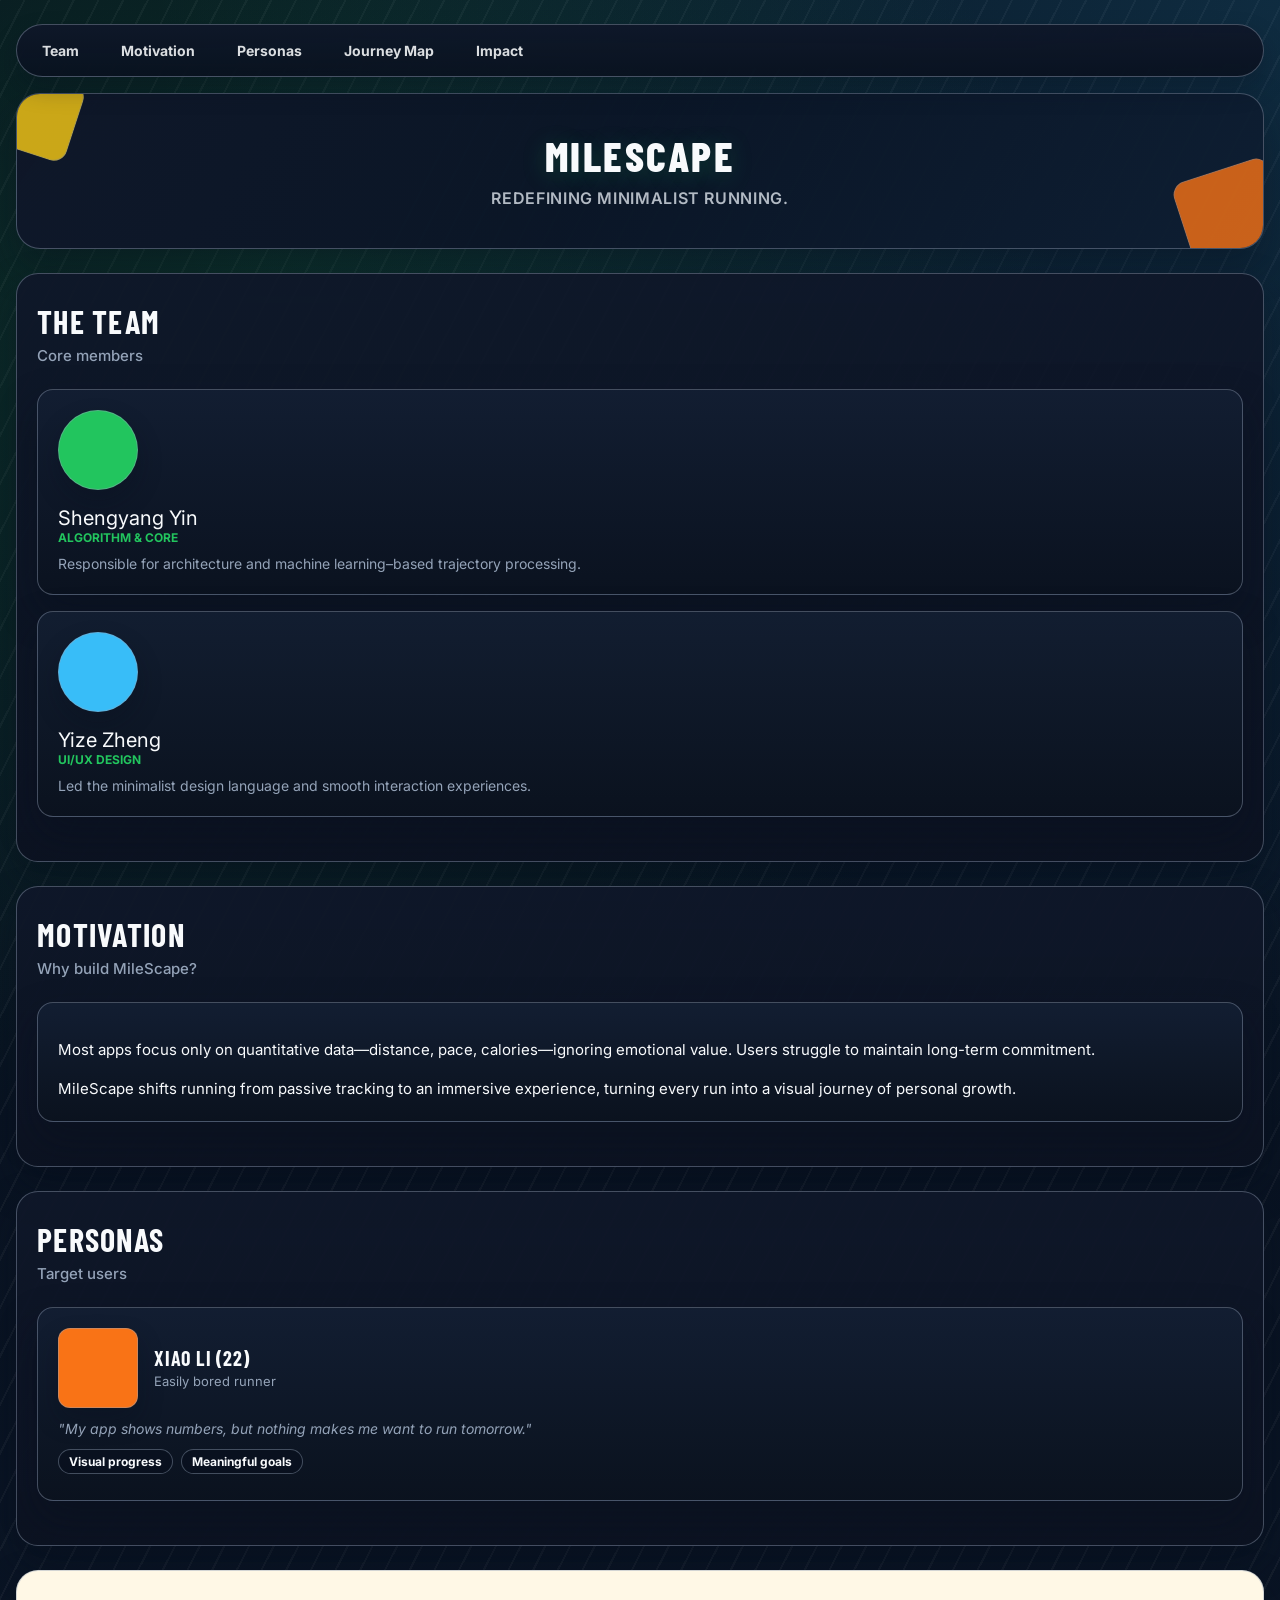
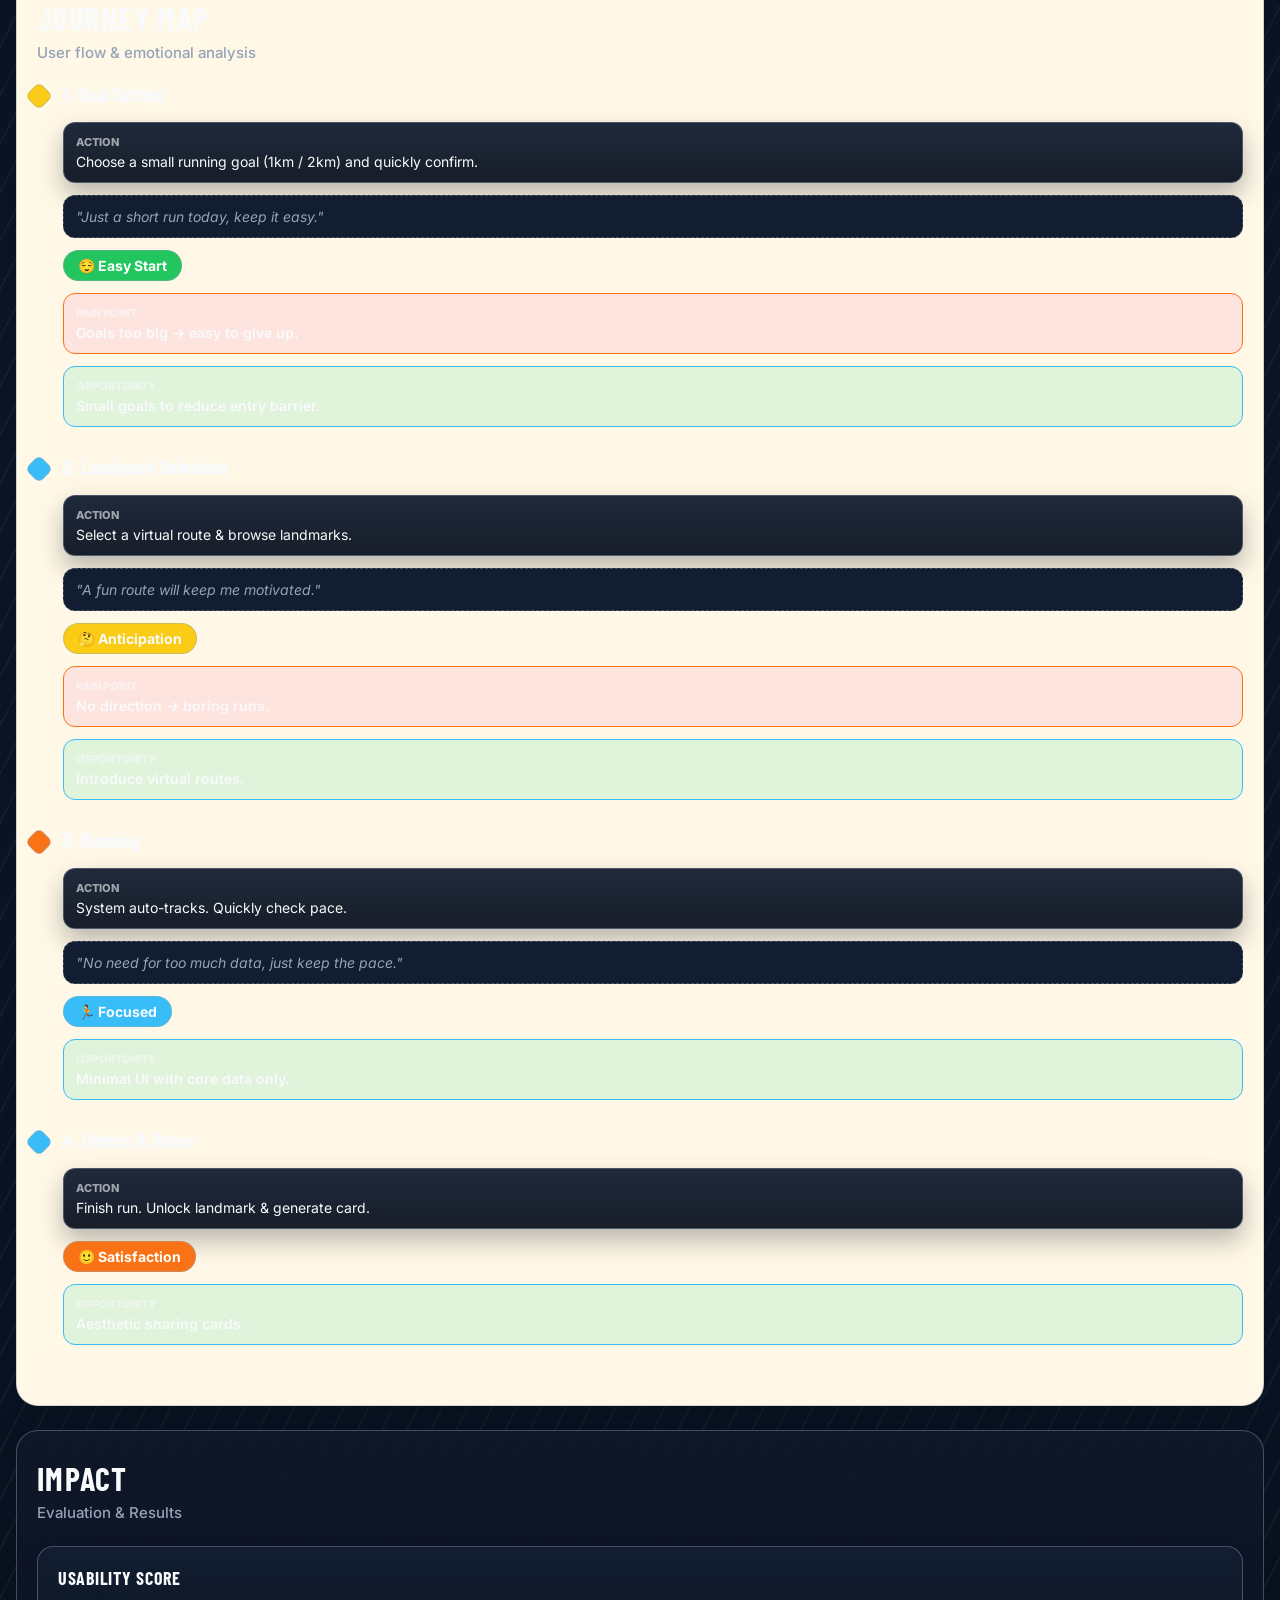
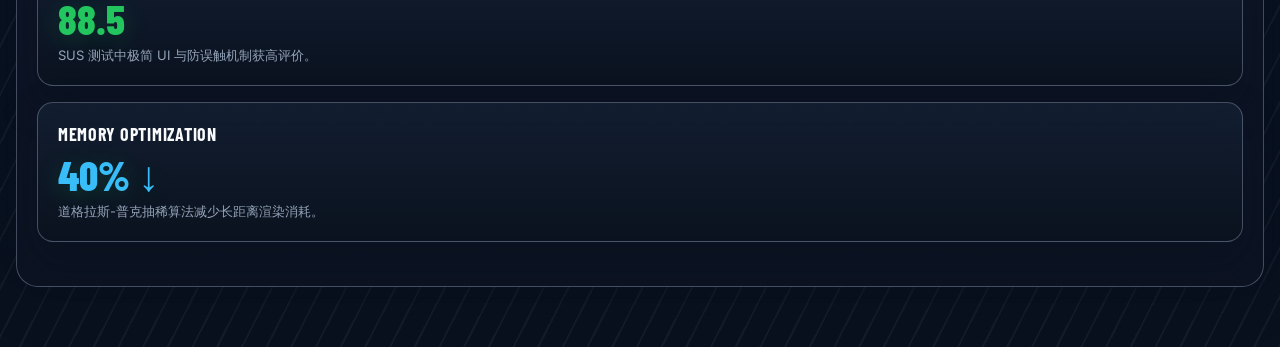
==== moblie/moblie.html @ 5d4938ae "首次提交" ====
<!DOCTYPE html>
<html lang="zh-CN">
<head>
    <meta charset="UTF-8">
    <meta name="viewport" content="width=device-width, initial-scale=1.0, maximum-scale=1.0, user-scalable=no">
    <title>MileScape - Mobile Portfolio</title>
    <style>
        @import url("https://fonts.googleapis.com/css2?family=Barlow+Condensed:wght@600;700;800&family=Inter:wght@400;500;600;700&display=swap");

        :root {
            /* 保持 Playful Geometric 的色彩与系统 */
            --background: #09111f;
            --foreground: #f8fafc;
            --muted: #121d31;
            --muted-foreground: #94a3b8;
            --accent: #22c55e;
            --accent-foreground: #ffffff;
            --secondary: #f97316;
            --tertiary: #facc15;
            --quaternary: #38bdf8;
            --border: #23324c;
            --card: #0f1729;

            --radius-sm: 6px;
            --radius-md: 14px;
            --radius-lg: 22px;
            --radius-full: 9999px;

            --line: 1px solid rgba(148, 163, 184, 0.42);
            /* 针对移动端缩小了阴影偏移量以节省屏幕空间 */
            --hard-shadow: 0 18px 38px rgba(8, 15, 30, 0.38);
            --hard-shadow-sm: 0 12px 24px rgba(8, 15, 30, 0.28);
            --bounce: cubic-bezier(0.2, 0.8, 0.2, 1);
        }

        * {
            box-sizing: border-box;
            -webkit-tap-highlight-color: transparent; /* 移除手机点击的高亮蓝块 */
        }

        html, body {
            overflow-x: hidden; /* 严防横向滚动条 */
            scroll-behavior: smooth;
        }

        body {
            margin: 0;
            padding: 16px 16px 60px;
            color: var(--foreground);
            font-family: "Inter", -apple-system, BlinkMacSystemFont, sans-serif;
            display: flex;
            flex-direction: column;
            gap: 24px; /* 减小模块间距 */
            background-color: var(--background);
            background-image:
                    radial-gradient(circle at 20% 10%, rgba(34, 197, 94, 0.18) 0, rgba(34, 197, 94, 0) 24%),
                    radial-gradient(circle at 100% 0%, rgba(56, 189, 248, 0.16) 0, rgba(56, 189, 248, 0) 30%),
                    repeating-linear-gradient(-63deg, rgba(255, 255, 255, 0.045) 0, rgba(255, 255, 255, 0.045) 2px, transparent 2px, transparent 22px),
                    linear-gradient(180deg, #07101d 0%, #0b1627 60%, #09111f 100%);
            background-size: 100% 100%;
        }

        h1, h2, h3 {
            font-family: "Barlow Condensed", sans-serif;
            letter-spacing: 0.04em;
            text-transform: uppercase;
            margin: 0;
        }

        /* ================= 移动端导航栏 ================= */
        .mobile-nav {
            position: sticky;
            top: 8px;
            z-index: 100;
            display: flex;
            gap: 8px;
            padding: 8px;
            border-radius: 999px;
            border: var(--line);
            box-shadow: var(--hard-shadow-sm);
            background: linear-gradient(180deg, rgba(15, 23, 41, 0.94) 0%, rgba(9, 17, 31, 0.9) 100%);
            backdrop-filter: blur(10px);
            -webkit-backdrop-filter: blur(10px);
            overflow-x: auto;
            /* 隐藏滚动条但保留滑动功能 */
            scrollbar-width: none;
            -ms-overflow-style: none;
        }
        .mobile-nav::-webkit-scrollbar {
            display: none;
        }

        .mobile-nav a {
            text-decoration: none;
            color: rgba(248, 250, 252, 0.88);
            font-size: 14px;
            font-weight: 700;
            padding: 8px 16px;
            border-radius: 16px;
            border: 1px solid transparent;
            white-space: nowrap;
            transition: all 0.2s;
        }

        .mobile-nav a:active {
            background: linear-gradient(90deg, var(--accent) 0%, var(--quaternary) 100%);
            color: #04111c;
            border-color: rgba(255, 255, 255, 0.22);
        }

        /* ================= 主视觉 Hero (高度压缩) ================= */
        .hero-card {
            width: 100%;
            position: relative;
            overflow: hidden;
            border-radius: 24px;
            border: var(--line);
            box-shadow: var(--hard-shadow);
            background: linear-gradient(125deg, rgba(15, 23, 41, 0.98) 0%, rgba(11, 22, 39, 0.96) 48%, rgba(14, 30, 50, 0.96) 100%);
            padding: 40px 20px;
            text-align: center;
        }

        .hero-title {
            font-size: 42px; /* 缩小字体适应竖屏 */
            font-weight: 800;
            line-height: 1;
            text-transform: uppercase;
            color: #f8fafc;
            letter-spacing: 0.06em;
            text-shadow: 0 4px 24px rgba(34, 197, 94, 0.22);
            position: relative;
            z-index: 2;
        }

        .hero-subtitle {
            margin: 12px 0 0;
            font-size: 16px;
            color: rgba(226, 232, 240, 0.78);
            font-weight: 600;
            position: relative;
            z-index: 2;
            text-transform: uppercase;
            letter-spacing: 0.04em;
        }

        /* 背景几何图形重新定位 */
        .hero-card-layer {
            position: absolute;
            border: var(--line);
            opacity: 0.8;
            z-index: 1;
        }
        .hero-card-layer--1 {
            width: 80px; height: 80px; border-radius: 14px;
            background: var(--tertiary);
            left: -20px; top: -20px;
            transform: rotate(18deg);
        }
        .hero-card-layer--2 {
            width: 100px; height: 100px; border-radius: 14px;
            background: var(--secondary);
            right: -20px; bottom: -20px;
            transform: rotate(-18deg);
        }

        /* ================= 通用内容容器 ================= */
        .section-container {
            width: 100%;
            position: relative;
            border-radius: 22px;
            padding: 28px 20px; /* 减小内边距 */
            border: var(--line);
            box-shadow: var(--hard-shadow);
            background: linear-gradient(180deg, rgba(15, 23, 41, 0.94) 0%, rgba(12, 19, 34, 0.98) 100%);
        }
        .section-container[id] { scroll-margin-top: 80px; }

        .section-title {
            font-size: 32px;
            margin-bottom: 6px;
        }

        .section-subtitle {
            color: var(--muted-foreground);
            font-size: 15px;
            font-weight: 500;
            margin: 0 0 24px;
        }

        /* ================= 单列卡片 ================= */
        .inner-card {
            background: linear-gradient(180deg, rgba(19, 30, 50, 0.95) 0%, rgba(11, 18, 31, 0.95) 100%);
            border: var(--line);
            box-shadow: var(--hard-shadow);
            border-radius: 16px;
            padding: 20px;
            margin-bottom: 16px;
        }

        /* Team & Personas 布局 */
        .avatar-placeholder, .persona-avatar {
            width: 80px;
            height: 80px;
            border-radius: var(--radius-full);
            border: var(--line);
            box-shadow: var(--hard-shadow-sm);
            margin-bottom: 16px;
            background: var(--accent);
        }

        .member-name { font-size: 20px; }
        .member-role { font-size: 12px; color: var(--accent); font-weight: 700; margin-bottom: 8px;}
        .member-desc { font-size: 14px; line-height: 1.5; color: var(--muted-foreground); }

        .tag {
            display: inline-block;
            margin: 0 4px 6px 0;
            padding: 4px 10px;
            font-size: 12px;
            font-weight: 700;
            border-radius: var(--radius-full);
            border: var(--line);
            background: rgba(8, 15, 30, 0.56);
        }

        /* ================= 全新：垂直体验地图 (Vertical Journey Map) ================= */
        .timeline {
            position: relative;
            padding-left: 24px;
            border-left: 2px dashed rgba(248, 250, 252, 0.4);
            margin-top: 10px;
        }

        .timeline-step {
            position: relative;
            margin-bottom: 32px;
        }

        /* 时间轴上的小圆点 */
        .timeline-step::before {
            content: '';
            position: absolute;
            left: -34px; /* 对齐虚线 */
            top: 0;
            width: 18px;
            height: 18px;
            border-radius: 6px;
            background: var(--tertiary);
            border: var(--line);
            z-index: 2;
            transform: rotate(45deg);
        }

        .timeline-step:nth-child(even)::before { background: var(--quaternary); }
        .timeline-step:nth-child(3n)::before { background: var(--secondary); }

        .step-header {
            font-family: "Barlow Condensed", sans-serif;
            font-size: 20px;
            font-weight: 800;
            margin-bottom: 12px;
            color: var(--foreground);
            transform: translateY(-4px); /* 视觉对齐圆点 */
        }

        .step-content {
            display: flex;
            flex-direction: column;
            gap: 12px;
        }

        .info-block {
            background: var(--muted);
            border: var(--line);
            border-radius: 12px;
            padding: 12px;
            font-size: 14px;
        }

        /* 强调块的样式 */
        .info-block.action { background: linear-gradient(180deg, rgba(19, 30, 50, 0.95) 0%, rgba(11, 18, 31, 0.95) 100%); box-shadow: var(--hard-shadow-sm); }
        .info-block.thought { font-style: italic; color: var(--muted-foreground); border-style: dashed; }
        .info-block.emotion {
            display: inline-flex;
            align-items: center;
            gap: 6px;
            background: var(--accent);
            color: #fff;
            font-weight: 700;
            border-radius: var(--radius-full);
            padding: 6px 14px;
            width: fit-content;
        }
        .info-block.pain { background: rgba(244, 114, 182, 0.15); border-color: var(--secondary); font-weight: 600;}
        .info-block.opp { background: rgba(52, 211, 153, 0.15); border-color: var(--quaternary); font-weight: 600;}

        .block-label {
            font-size: 11px;
            text-transform: uppercase;
            font-weight: 800;
            margin-bottom: 4px;
            opacity: 0.6;
        }

        /* ================= Impact 模块 ================= */
        .impact-number {
            font-family: "Barlow Condensed", sans-serif;
            font-size: 42px;
            line-height: 1;
            font-weight: 800;
            color: var(--accent);
            text-shadow: 0 4px 24px rgba(34, 197, 94, 0.22);
            margin: 8px 0;
        }
    </style>
</head>
<body>

<nav class="mobile-nav" aria-label="页面导航">
    <a href="#team">Team</a>
    <a href="#motivation">Motivation</a>
    <a href="#personas">Personas</a>
    <a href="#journey-map">Journey Map</a>
    <a href="#evaluation">Impact</a>
</nav>

<div class="hero-card" role="banner">
    <div class="hero-card-layer hero-card-layer--1"></div>
    <div class="hero-card-layer hero-card-layer--2"></div>
    <h1 class="hero-title">MileScape</h1>
    <p class="hero-subtitle">Redefining Minimalist Running.</p>
</div>

<div class="section-container" id="team">
    <h2 class="section-title">The Team</h2>
    <p class="section-subtitle">Core members</p>

    <div class="inner-card">
        <div class="avatar-placeholder"></div>
        <div class="member-name">Shengyang Yin</div>
        <div class="member-role">ALGORITHM & CORE</div>
        <div class="member-desc">Responsible for architecture and machine learning–based trajectory processing.</div>
    </div>

    <div class="inner-card">
        <div class="avatar-placeholder" style="background: var(--quaternary);"></div>
        <div class="member-name">Yize Zheng</div>
        <div class="member-role">UI/UX DESIGN</div>
        <div class="member-desc">Led the minimalist design language and smooth interaction experiences.</div>
    </div>
</div>

<div class="section-container" id="motivation">
    <h2 class="section-title">Motivation</h2>
    <p class="section-subtitle">Why build MileScape?</p>
    <div class="inner-card" style="font-size: 15px; line-height: 1.6;">
        <p>Most apps focus only on quantitative data—distance, pace, calories—ignoring emotional value. Users struggle to maintain long-term commitment.</p>
        <p style="margin-bottom: 0;">MileScape shifts running from passive tracking to an immersive experience, turning every run into a visual journey of personal growth.</p>
    </div>
</div>

<div class="section-container" id="personas">
    <h2 class="section-title">Personas</h2>
    <p class="section-subtitle">Target users</p>

    <div class="inner-card">
        <div style="display: flex; align-items: center; gap: 16px; margin-bottom: 12px;">
            <div class="persona-avatar" style="margin: 0; background: var(--secondary); border-radius: 12px;"></div>
            <div>
                <h3 style="font-size: 20px;">Xiao Li (22)</h3>
                <span style="font-size: 13px; color: var(--muted-foreground);">Easily bored runner</span>
            </div>
        </div>
        <p style="font-size: 14px; font-style: italic; color: var(--muted-foreground); margin: 0 0 12px;">"My app shows numbers, but nothing makes me want to run tomorrow."</p>
        <div>
            <span class="tag">Visual progress</span>
            <span class="tag">Meaningful goals</span>
        </div>
    </div>
</div>

<div class="section-container" id="journey-map" style="background: #fff8e6;">
    <h2 class="section-title">Journey Map</h2>
    <p class="section-subtitle">User flow & emotional analysis</p>

    <div class="timeline">
        <div class="timeline-step">
            <div class="step-header">1. Goal Setting</div>
            <div class="step-content">
                <div class="info-block action">
                    <div class="block-label">Action</div>
                    Choose a small running goal (1km / 2km) and quickly confirm.
                </div>
                <div class="info-block thought">"Just a short run today, keep it easy."</div>
                <div class="info-block emotion">😌 Easy Start</div>
                <div class="info-block pain"><div class="block-label">Pain Point</div>Goals too big → easy to give up.</div>
                <div class="info-block opp"><div class="block-label">Opportunity</div>Small goals to reduce entry barrier.</div>
            </div>
        </div>

        <div class="timeline-step">
            <div class="step-header">2. Landmark Selection</div>
            <div class="step-content">
                <div class="info-block action">
                    <div class="block-label">Action</div>
                    Select a virtual route & browse landmarks.
                </div>
                <div class="info-block thought">"A fun route will keep me motivated."</div>
                <div class="info-block emotion" style="background: var(--tertiary); color: var(--foreground);">🤔 Anticipation</div>
                <div class="info-block pain"><div class="block-label">Pain Point</div>No direction → boring runs.</div>
                <div class="info-block opp"><div class="block-label">Opportunity</div>Introduce virtual routes.</div>
            </div>
        </div>

        <div class="timeline-step">
            <div class="step-header">3. Running</div>
            <div class="step-content">
                <div class="info-block action">
                    <div class="block-label">Action</div>
                    System auto-tracks. Quickly check pace.
                </div>
                <div class="info-block thought">"No need for too much data, just keep the pace."</div>
                <div class="info-block emotion" style="background: var(--quaternary); color: var(--foreground);">🏃 Focused</div>
                <div class="info-block opp"><div class="block-label">Opportunity</div>Minimal UI with core data only.</div>
            </div>
        </div>

        <div class="timeline-step">
            <div class="step-header">4. Unlock & Share</div>
            <div class="step-content">
                <div class="info-block action">
                    <div class="block-label">Action</div>
                    Finish run. Unlock landmark & generate card.
                </div>
                <div class="info-block emotion" style="background: var(--secondary);">🙂 Satisfaction</div>
                <div class="info-block opp"><div class="block-label">Opportunity</div>Aesthetic sharing cards.</div>
            </div>
        </div>
    </div>
</div>

<div class="section-container" id="evaluation">
    <h2 class="section-title">Impact</h2>
    <p class="section-subtitle">Evaluation & Results</p>

    <div class="inner-card">
        <h3 style="font-size: 18px;">Usability Score</h3>
        <div class="impact-number">88.5</div>
        <p style="font-size: 13px; color: var(--muted-foreground); margin:0;">SUS 测试中极简 UI 与防误触机制获高评价。</p>
    </div>

    <div class="inner-card">
        <h3 style="font-size: 18px;">Memory Optimization</h3>
        <div class="impact-number" style="color: var(--quaternary);">40% ↓</div>
        <p style="font-size: 13px; color: var(--muted-foreground); margin:0;">道格拉斯-普克抽稀算法减少长距离渲染消耗。</p>
    </div>
</div>

</body>
</html>
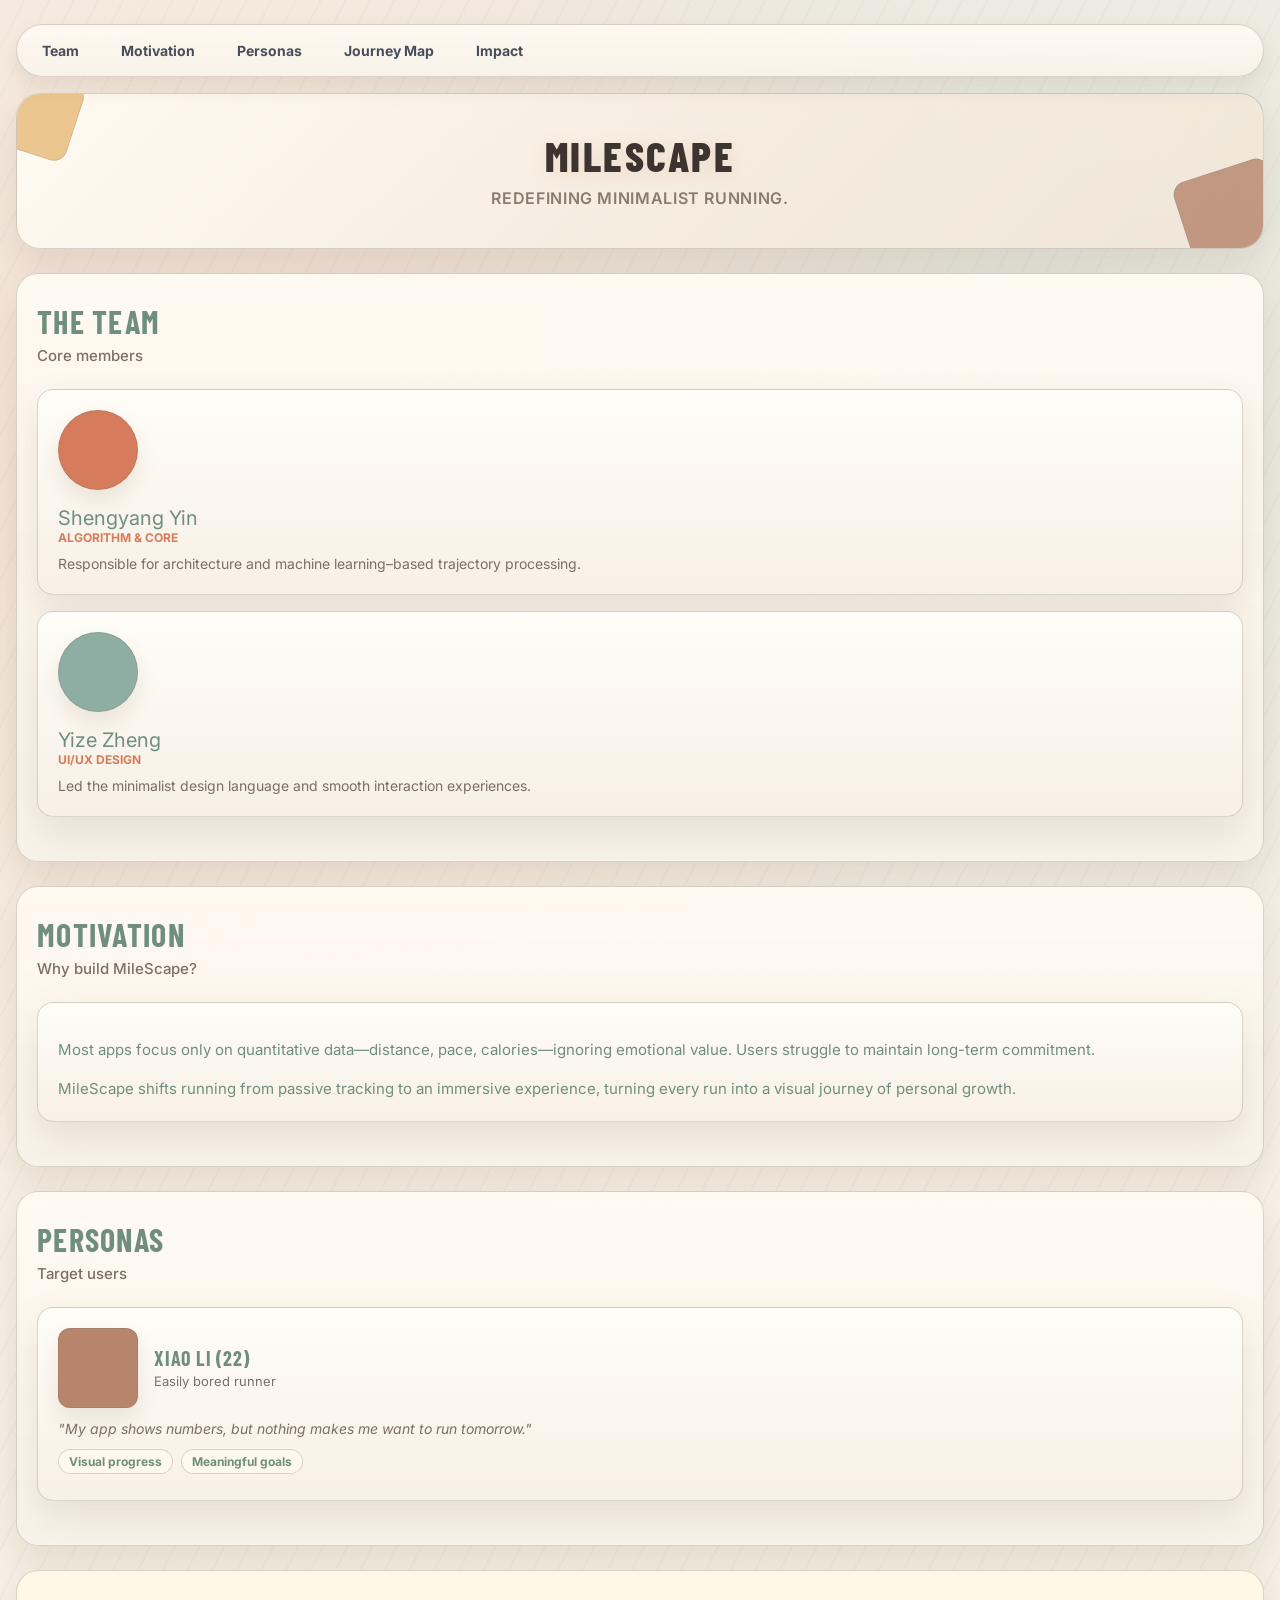
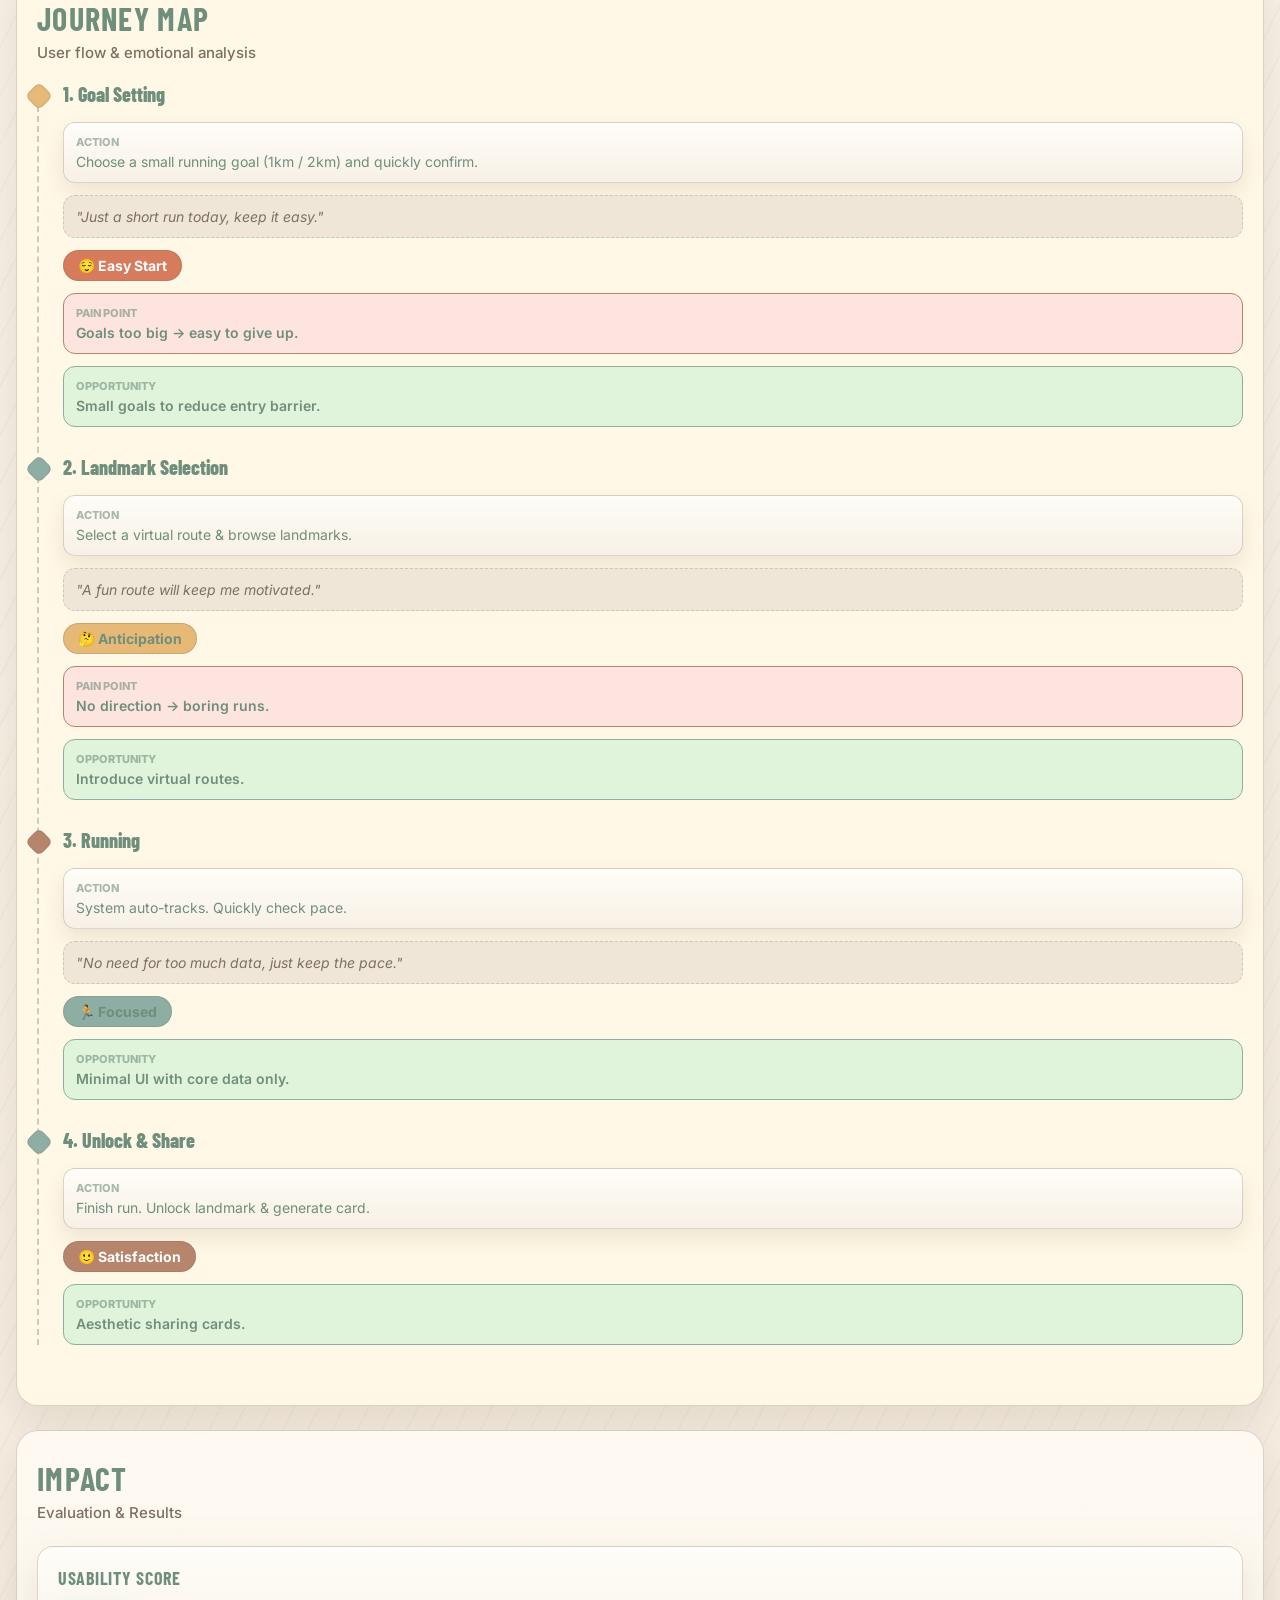
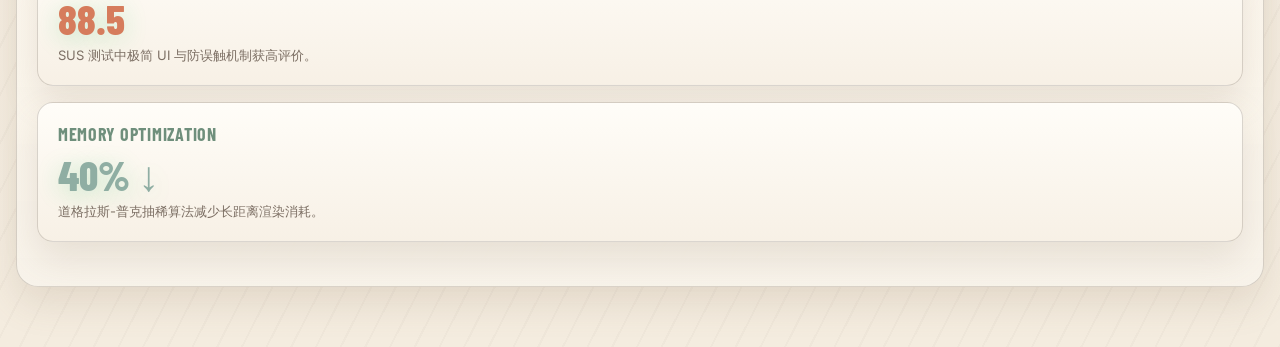
==== commit d70a6ba9: "更新页面与图片资源" ====
--- a/moblie/moblie.html
+++ b/moblie/moblie.html
@@ -9,27 +9,28 @@
 
         :root {
             /* 保持 Playful Geometric 的色彩与系统 */
-            --background: #09111f;
-            --foreground: #f8fafc;
-            --muted: #121d31;
-            --muted-foreground: #94a3b8;
-            --accent: #22c55e;
+            --background: #f8f3ea;
+            --foreground: #6f8f7c;
+            --text-primary: #374151;
+            --muted: #efe6d8;
+            --muted-foreground: #7c6f64;
+            --accent: #d67c5c;
             --accent-foreground: #ffffff;
-            --secondary: #f97316;
-            --tertiary: #facc15;
-            --quaternary: #38bdf8;
-            --border: #23324c;
-            --card: #0f1729;
+            --secondary: #b7846c;
+            --tertiary: #e7b977;
+            --quaternary: #8faea3;
+            --border: #d9cbbb;
+            --card: #fffaf2;
 
             --radius-sm: 6px;
             --radius-md: 14px;
             --radius-lg: 22px;
             --radius-full: 9999px;
 
-            --line: 1px solid rgba(148, 163, 184, 0.42);
+            --line: 1px solid rgba(124, 111, 100, 0.28);
             /* 针对移动端缩小了阴影偏移量以节省屏幕空间 */
-            --hard-shadow: 0 18px 38px rgba(8, 15, 30, 0.38);
-            --hard-shadow-sm: 0 12px 24px rgba(8, 15, 30, 0.28);
+            --hard-shadow: 0 16px 36px rgba(135, 110, 86, 0.16);
+            --hard-shadow-sm: 0 10px 20px rgba(135, 110, 86, 0.14);
             --bounce: cubic-bezier(0.2, 0.8, 0.2, 1);
         }
 
@@ -53,10 +54,10 @@
             gap: 24px; /* 减小模块间距 */
             background-color: var(--background);
             background-image:
-                    radial-gradient(circle at 20% 10%, rgba(34, 197, 94, 0.18) 0, rgba(34, 197, 94, 0) 24%),
-                    radial-gradient(circle at 100% 0%, rgba(56, 189, 248, 0.16) 0, rgba(56, 189, 248, 0) 30%),
-                    repeating-linear-gradient(-63deg, rgba(255, 255, 255, 0.045) 0, rgba(255, 255, 255, 0.045) 2px, transparent 2px, transparent 22px),
-                    linear-gradient(180deg, #07101d 0%, #0b1627 60%, #09111f 100%);
+                    radial-gradient(circle at 18% 12%, rgba(214, 124, 92, 0.16) 0, rgba(214, 124, 92, 0) 26%),
+                    radial-gradient(circle at 82% 8%, rgba(143, 174, 163, 0.18) 0, rgba(143, 174, 163, 0) 24%),
+                    repeating-linear-gradient(-63deg, rgba(124, 111, 100, 0.04) 0, rgba(124, 111, 100, 0.04) 2px, transparent 2px, transparent 22px),
+                    linear-gradient(180deg, #f8f3ea 0%, #f6efe4 60%, #f4ecdf 100%);
             background-size: 100% 100%;
         }
 
@@ -78,7 +79,7 @@
             border-radius: 999px;
             border: var(--line);
             box-shadow: var(--hard-shadow-sm);
-            background: linear-gradient(180deg, rgba(15, 23, 41, 0.94) 0%, rgba(9, 17, 31, 0.9) 100%);
+            background: linear-gradient(180deg, rgba(255, 250, 242, 0.92) 0%, rgba(248, 243, 234, 0.9) 100%);
             backdrop-filter: blur(10px);
             -webkit-backdrop-filter: blur(10px);
             overflow-x: auto;
@@ -92,7 +93,7 @@
 
         .mobile-nav a {
             text-decoration: none;
-            color: rgba(248, 250, 252, 0.88);
+            color: rgba(45, 55, 72, 0.88);
             font-size: 14px;
             font-weight: 700;
             padding: 8px 16px;
@@ -103,8 +104,8 @@
         }
 
         .mobile-nav a:active {
-            background: linear-gradient(90deg, var(--accent) 0%, var(--quaternary) 100%);
-            color: #04111c;
+            background: linear-gradient(90deg, var(--accent) 0%, var(--tertiary) 100%);
+            color: #fffaf2;
             border-color: rgba(255, 255, 255, 0.22);
         }
 
@@ -116,7 +117,7 @@
             border-radius: 24px;
             border: var(--line);
             box-shadow: var(--hard-shadow);
-            background: linear-gradient(125deg, rgba(15, 23, 41, 0.98) 0%, rgba(11, 22, 39, 0.96) 48%, rgba(14, 30, 50, 0.96) 100%);
+            background: linear-gradient(135deg, rgba(255, 250, 242, 0.98) 0%, rgba(244, 236, 223, 0.96) 56%, rgba(239, 230, 216, 0.96) 100%);
             padding: 40px 20px;
             text-align: center;
         }
@@ -126,9 +127,9 @@
             font-weight: 800;
             line-height: 1;
             text-transform: uppercase;
-            color: #f8fafc;
+            color: #3d342f;
             letter-spacing: 0.06em;
-            text-shadow: 0 4px 24px rgba(34, 197, 94, 0.22);
+            text-shadow: 0 4px 18px rgba(214, 124, 92, 0.16);
             position: relative;
             z-index: 2;
         }
@@ -136,7 +137,7 @@
         .hero-subtitle {
             margin: 12px 0 0;
             font-size: 16px;
-            color: rgba(226, 232, 240, 0.78);
+            color: rgba(124, 111, 100, 0.9);
             font-weight: 600;
             position: relative;
             z-index: 2;
@@ -172,7 +173,7 @@
             padding: 28px 20px; /* 减小内边距 */
             border: var(--line);
             box-shadow: var(--hard-shadow);
-            background: linear-gradient(180deg, rgba(15, 23, 41, 0.94) 0%, rgba(12, 19, 34, 0.98) 100%);
+            background: linear-gradient(180deg, rgba(255, 250, 242, 0.95) 0%, rgba(248, 243, 234, 0.98) 100%);
         }
         .section-container[id] { scroll-margin-top: 80px; }
 
@@ -190,7 +191,7 @@
 
         /* ================= 单列卡片 ================= */
         .inner-card {
-            background: linear-gradient(180deg, rgba(19, 30, 50, 0.95) 0%, rgba(11, 18, 31, 0.95) 100%);
+            background: linear-gradient(180deg, rgba(255, 253, 248, 0.98) 0%, rgba(247, 240, 229, 0.98) 100%);
             border: var(--line);
             box-shadow: var(--hard-shadow);
             border-radius: 16px;
@@ -221,14 +222,14 @@
             font-weight: 700;
             border-radius: var(--radius-full);
             border: var(--line);
-            background: rgba(8, 15, 30, 0.56);
+            background: rgba(255, 249, 240, 0.85);
         }
 
         /* ================= 全新：垂直体验地图 (Vertical Journey Map) ================= */
         .timeline {
             position: relative;
             padding-left: 24px;
-            border-left: 2px dashed rgba(248, 250, 252, 0.4);
+            border-left: 2px dashed rgba(124, 111, 100, 0.35);
             margin-top: 10px;
         }
 
@@ -279,7 +280,7 @@
         }
 
         /* 强调块的样式 */
-        .info-block.action { background: linear-gradient(180deg, rgba(19, 30, 50, 0.95) 0%, rgba(11, 18, 31, 0.95) 100%); box-shadow: var(--hard-shadow-sm); }
+        .info-block.action { background: linear-gradient(180deg, rgba(255, 253, 248, 0.98) 0%, rgba(247, 240, 229, 0.98) 100%); box-shadow: var(--hard-shadow-sm); }
         .info-block.thought { font-style: italic; color: var(--muted-foreground); border-style: dashed; }
         .info-block.emotion {
             display: inline-flex;
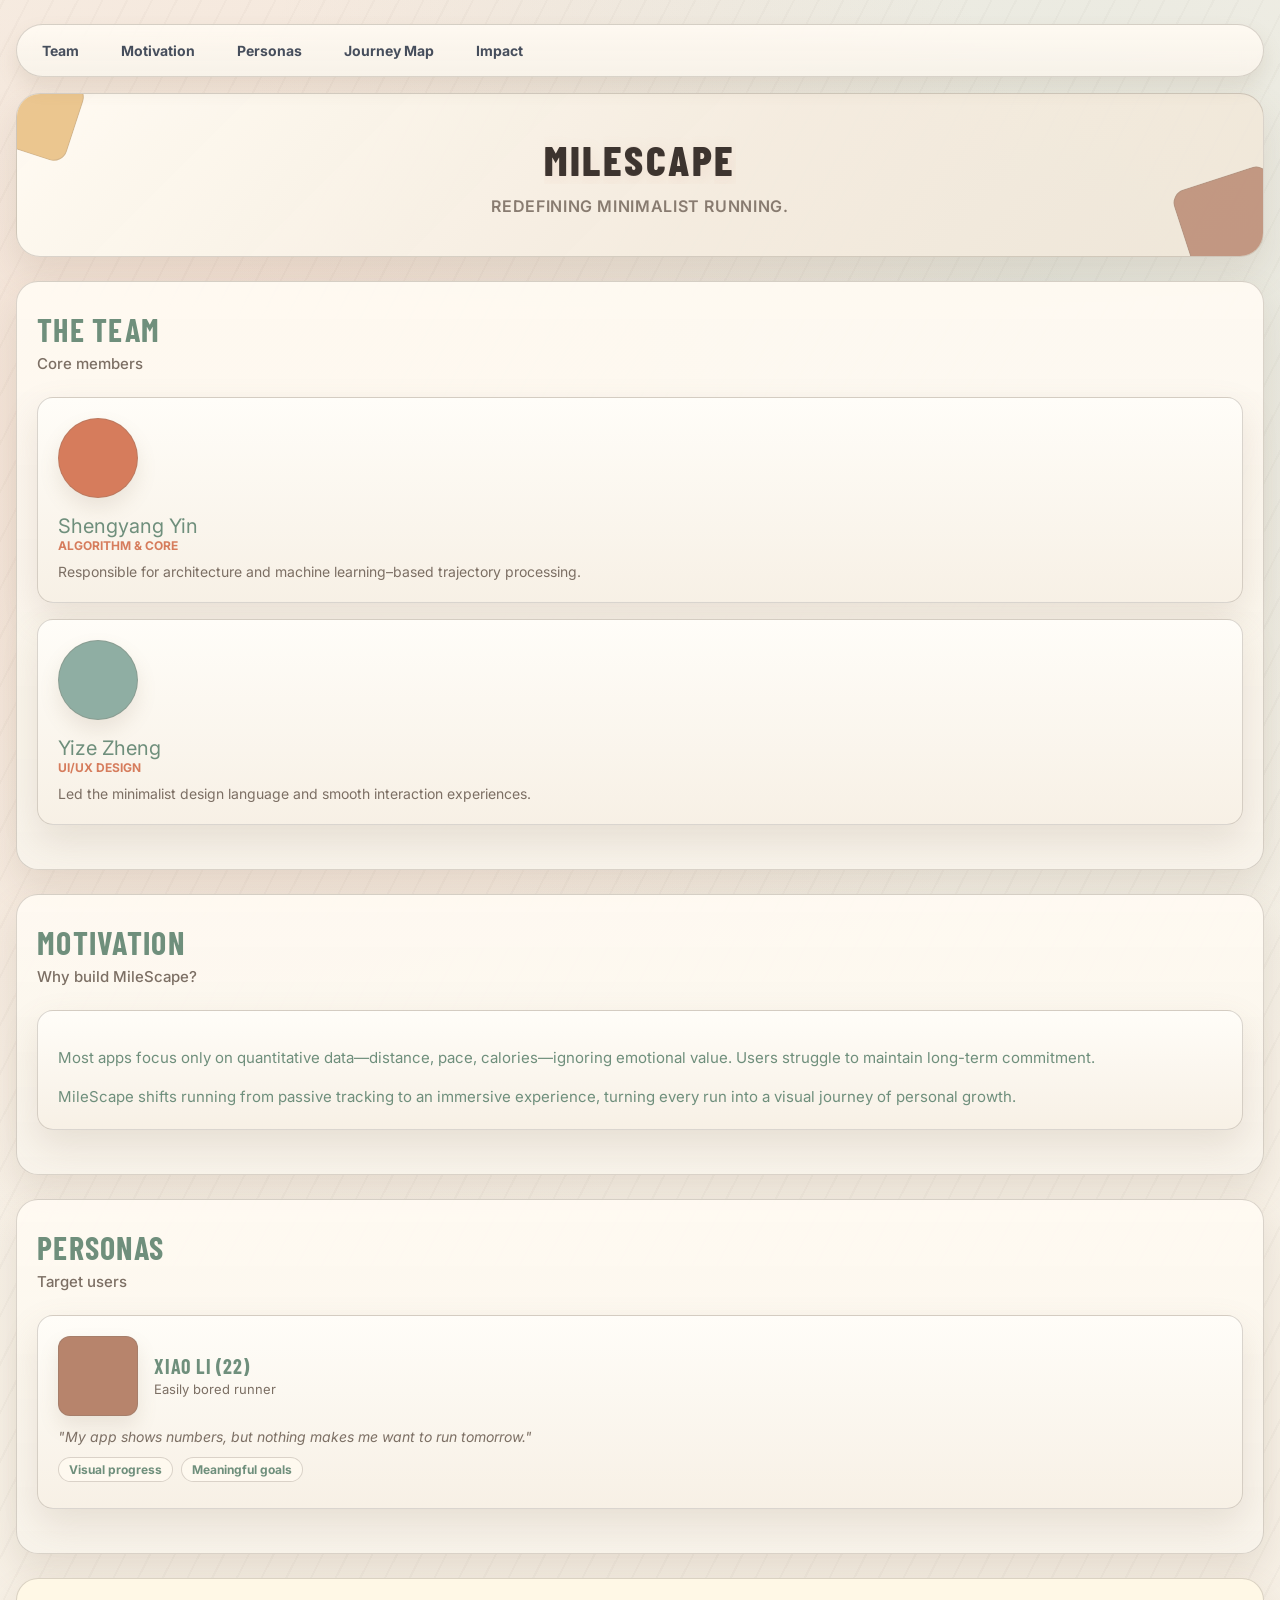
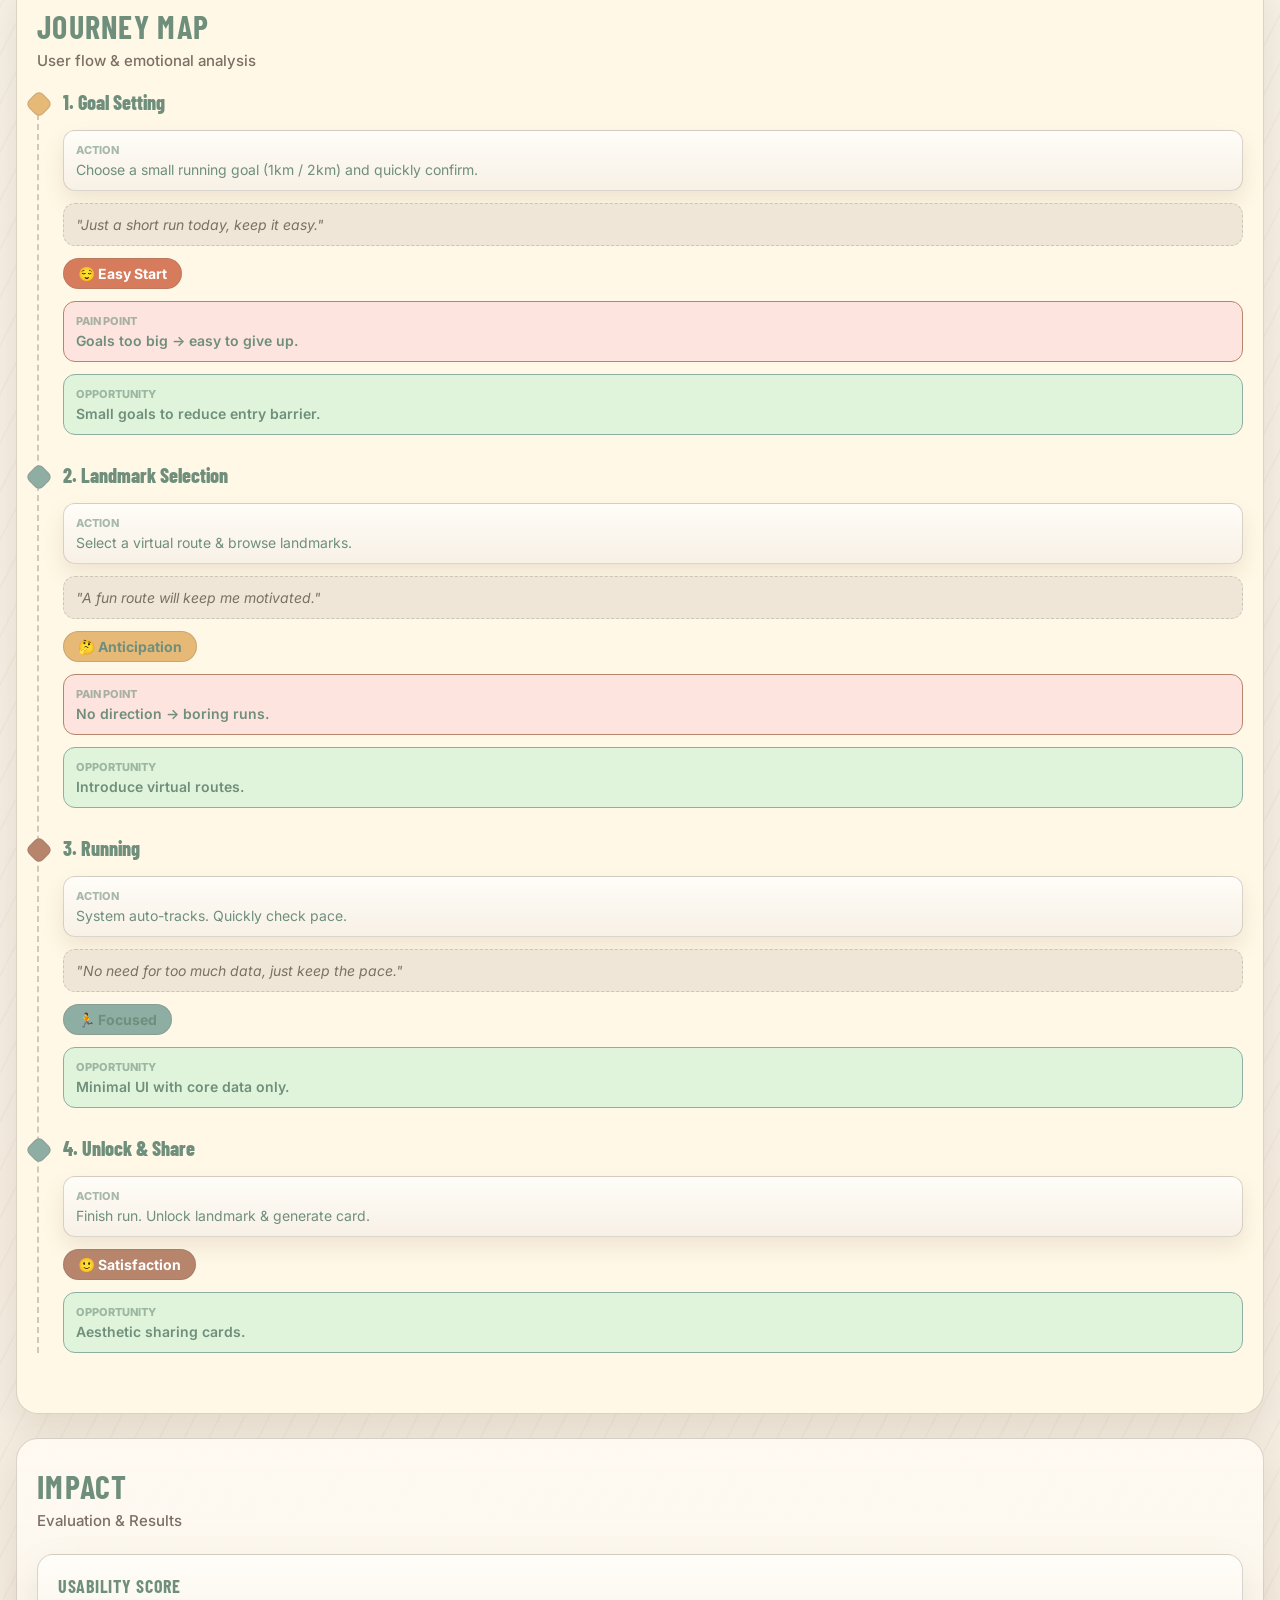
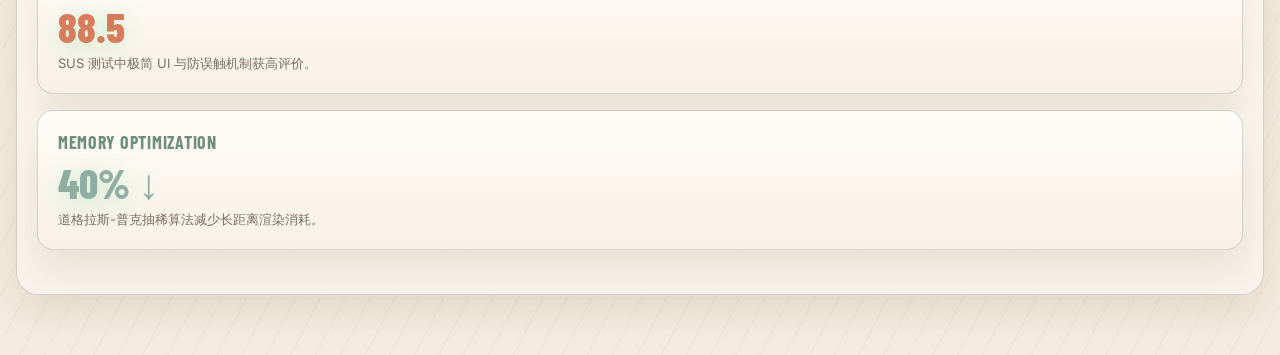
==== commit 9c85efa7: "add shanghai f1 track" ====
--- a/moblie/moblie.html
+++ b/moblie/moblie.html
@@ -315,6 +315,8 @@
             margin: 8px 0;
         }
     </style>
+    <link rel="stylesheet" href="../styles/split-flip-title.css">
+    <script src="../scripts/split-flip-title.js" defer></script>
 </head>
 <body>
 
@@ -329,7 +331,7 @@
 <div class="hero-card" role="banner">
     <div class="hero-card-layer hero-card-layer--1"></div>
     <div class="hero-card-layer hero-card-layer--2"></div>
-    <h1 class="hero-title">MileScape</h1>
+    <h1 class="hero-title" data-split-flip-title>MileScape</h1>
     <p class="hero-subtitle">Redefining Minimalist Running.</p>
 </div>
 
--- a/styles/split-flip-title.css
+++ b/styles/split-flip-title.css
@@ -0,0 +1,27 @@
+[data-split-flip-title].is-split-ready {
+    display: inline-flex;
+    flex-wrap: nowrap;
+    align-items: flex-start;
+    line-height: inherit;
+}
+
+[data-split-flip-title].is-split-ready .split-flip-char {
+    position: relative;
+    display: inline-flex;
+    overflow: hidden;
+    vertical-align: top;
+    white-space: pre;
+}
+
+[data-split-flip-title].is-split-ready .split-flip-stack {
+    display: flex;
+    flex-direction: column;
+    transform: translateY(0);
+    will-change: transform;
+    backface-visibility: hidden;
+}
+
+[data-split-flip-title].is-split-ready .split-flip-glyph {
+    display: block;
+    white-space: pre;
+}
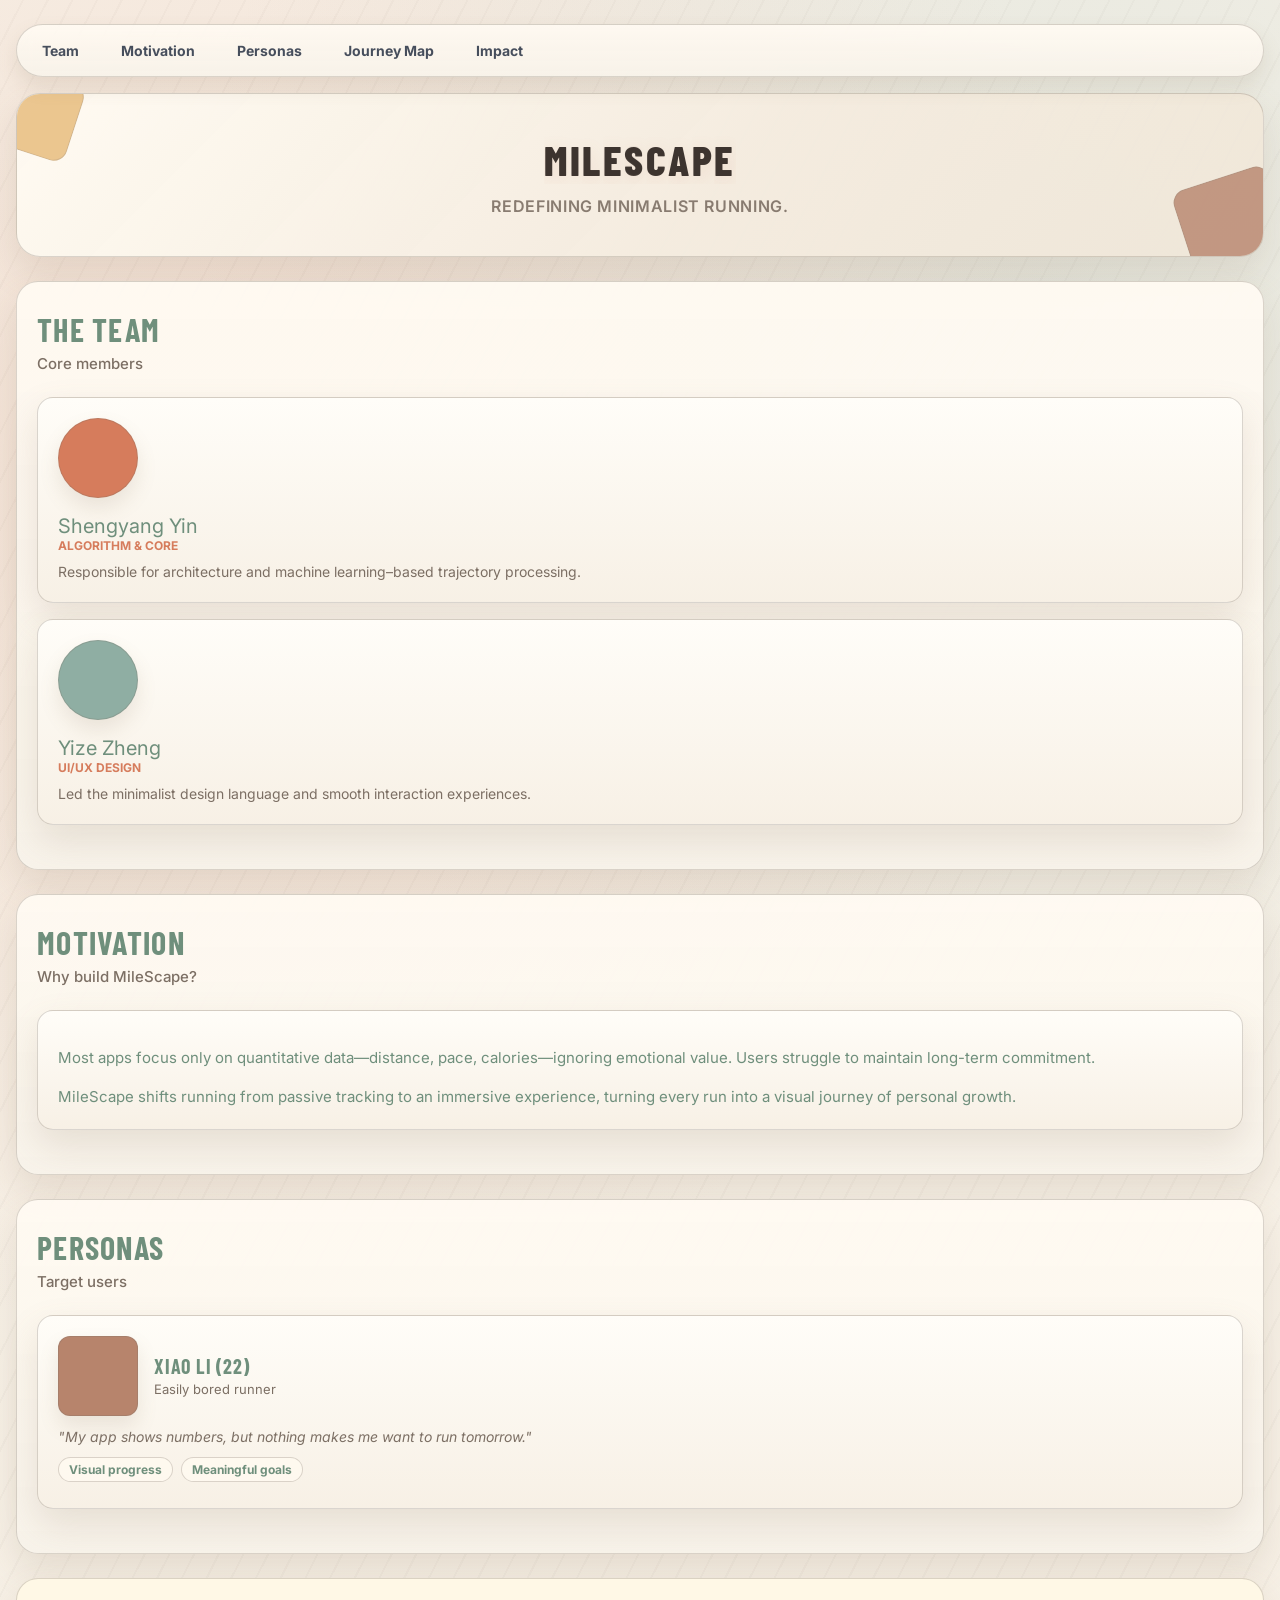
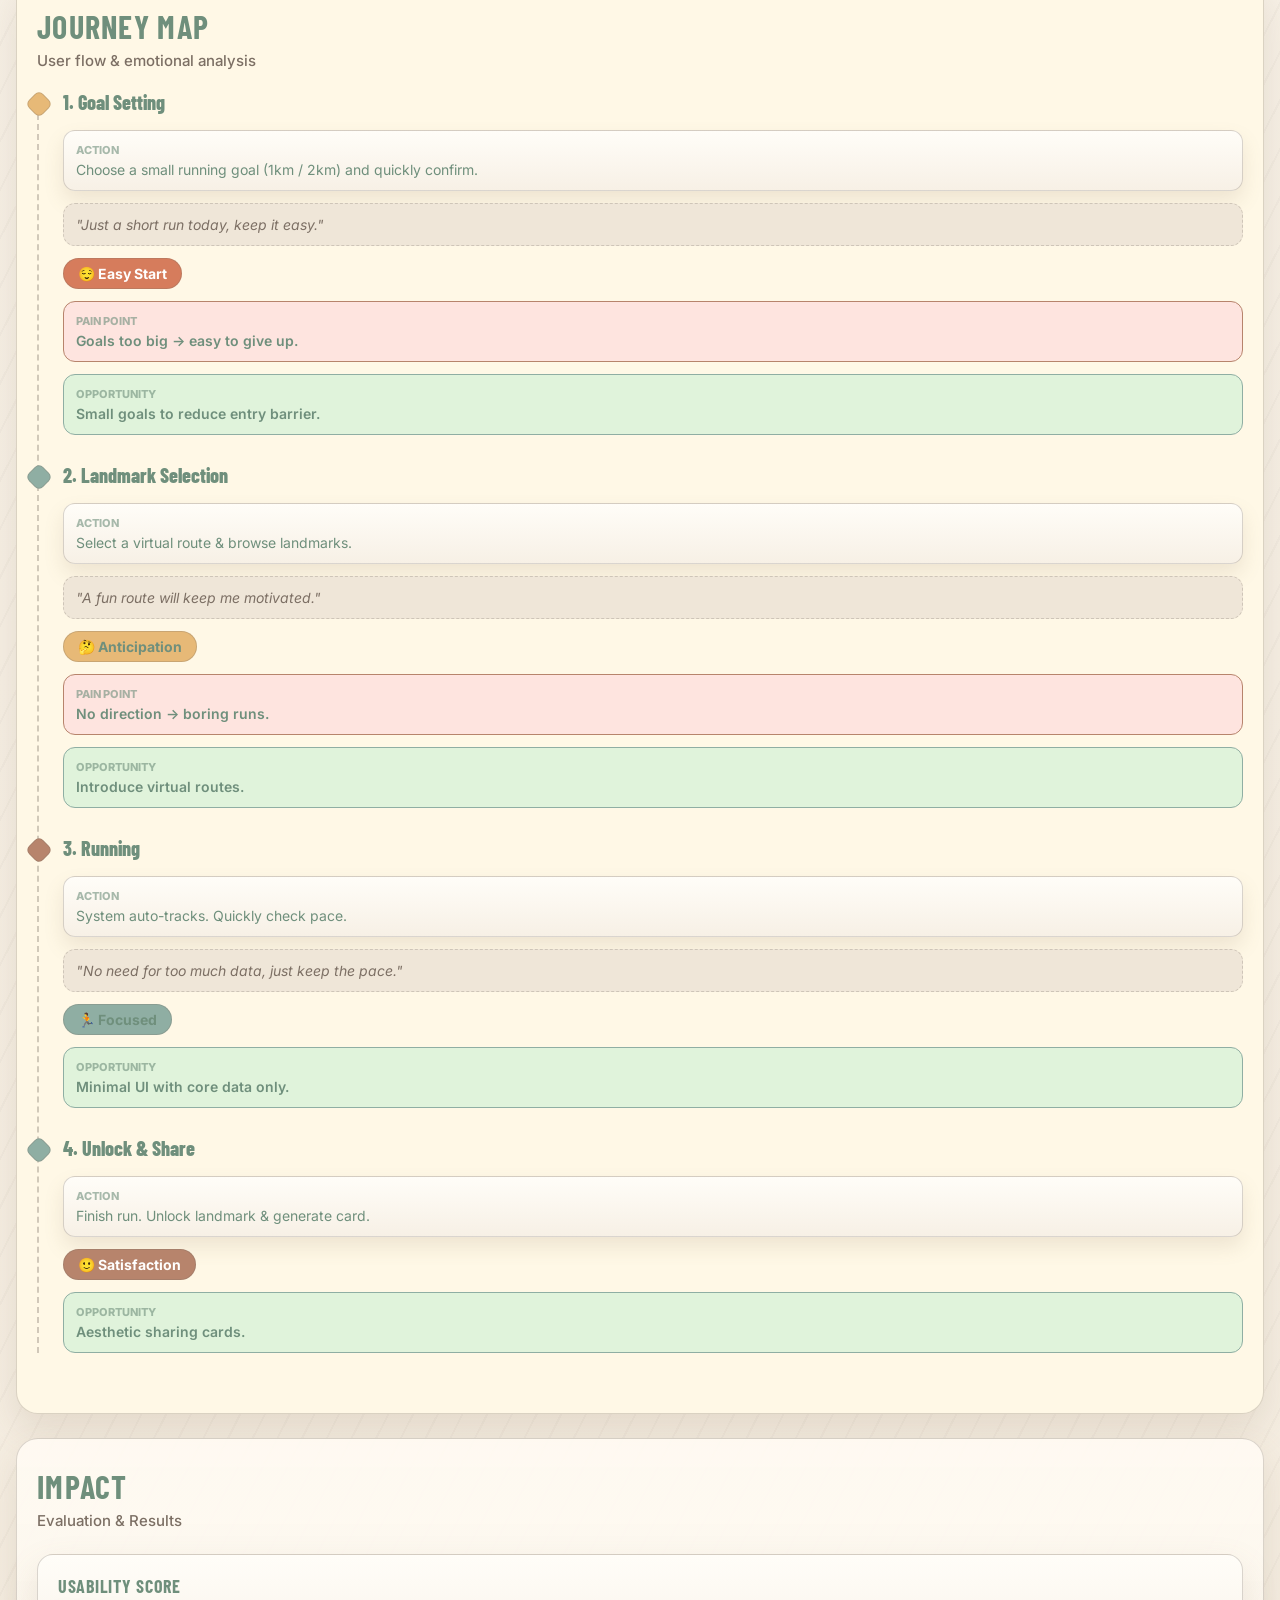
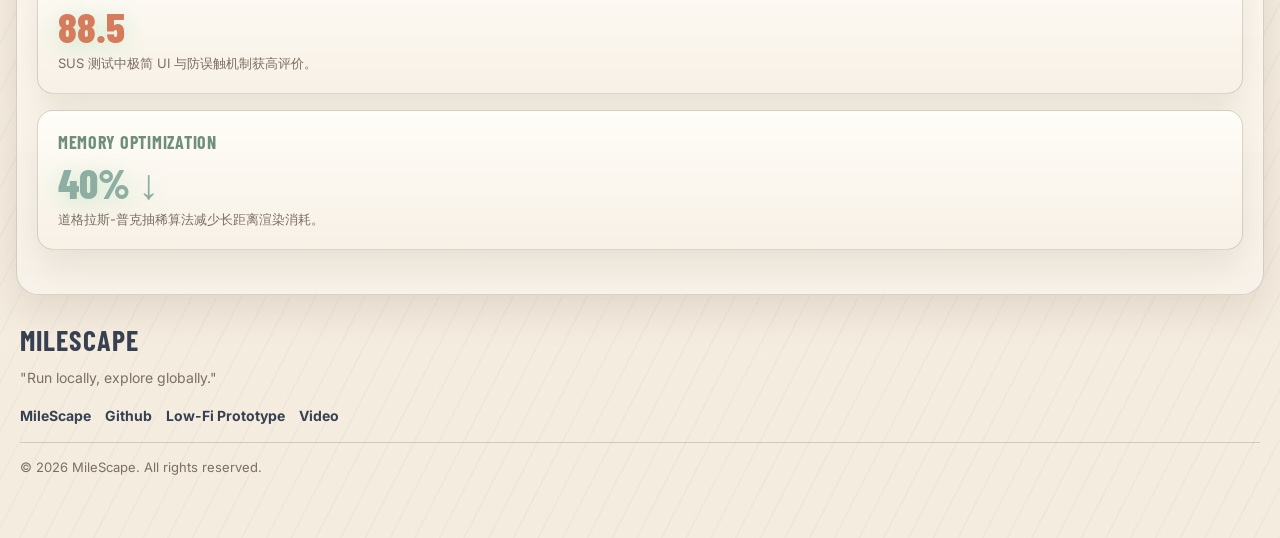
==== commit a301fe68: "add site footer and update hero card structure in index.html and moblie.html" ====
--- a/moblie/moblie.html
+++ b/moblie/moblie.html
@@ -199,6 +199,55 @@
             margin-bottom: 16px;
         }
 
+        .site-footer {
+            width: 100%;
+            padding: 4px 4px 0;
+            color: var(--text-primary);
+        }
+
+        .site-footer__brand {
+            font-family: "Barlow Condensed", sans-serif;
+            font-size: 28px;
+            font-weight: 700;
+            letter-spacing: 0.04em;
+            text-transform: uppercase;
+            margin: 0;
+        }
+
+        .site-footer__tagline {
+            margin: 10px 0 0;
+            color: var(--muted-foreground);
+            font-size: 14px;
+            line-height: 1.6;
+        }
+
+        .site-footer__nav {
+            display: flex;
+            flex-wrap: wrap;
+            gap: 14px;
+            margin: 18px 0 0;
+        }
+
+        .site-footer__nav a {
+            color: var(--text-primary);
+            text-decoration: none;
+            font-size: 14px;
+            font-weight: 700;
+        }
+
+        .site-footer__divider {
+            border: 0;
+            border-top: var(--line);
+            margin: 18px 0 14px;
+        }
+
+        .site-footer__copyright {
+            margin: 0;
+            color: var(--muted-foreground);
+            font-size: 13px;
+            line-height: 1.6;
+        }
+
         /* Team & Personas 布局 */
         .avatar-placeholder, .persona-avatar {
             width: 80px;
@@ -328,7 +377,7 @@
     <a href="#evaluation">Impact</a>
 </nav>
 
-<div class="hero-card" role="banner">
+<div class="hero-card" id="top" role="banner">
     <div class="hero-card-layer hero-card-layer--1"></div>
     <div class="hero-card-layer hero-card-layer--2"></div>
     <h1 class="hero-title" data-split-flip-title>MileScape</h1>
@@ -460,5 +509,18 @@
     </div>
 </div>
 
+<footer class="site-footer" aria-label="MileScape copyright footer">
+    <p class="site-footer__brand">MileScape</p>
+    <p class="site-footer__tagline">"Run locally, explore globally."</p>
+    <nav class="site-footer__nav" aria-label="Footer navigation">
+        <a href="https://milescape.vercel.app" target="_blank" rel="noreferrer">MileScape</a>
+        <a href="https://github.com/MileScape/MileScape" target="_blank" rel="noreferrer">Github</a>
+        <a href="https://www.figma.com/proto/H7QpI1PgyFgl2eg6vI0sbC/CPT208_GroupC1-2_MileScape_Low-Fi-Prototype?node-id=0-1&t=qa9ZkeNCy2ZbsSEe-1" target="_blank" rel="noreferrer">Low-Fi Prototype</a>
+        <a href="#">Video</a>
+    </nav>
+    <hr class="site-footer__divider">
+    <p class="site-footer__copyright">© 2026 MileScape. All rights reserved.</p>
+</footer>
+
 </body>
 </html>
